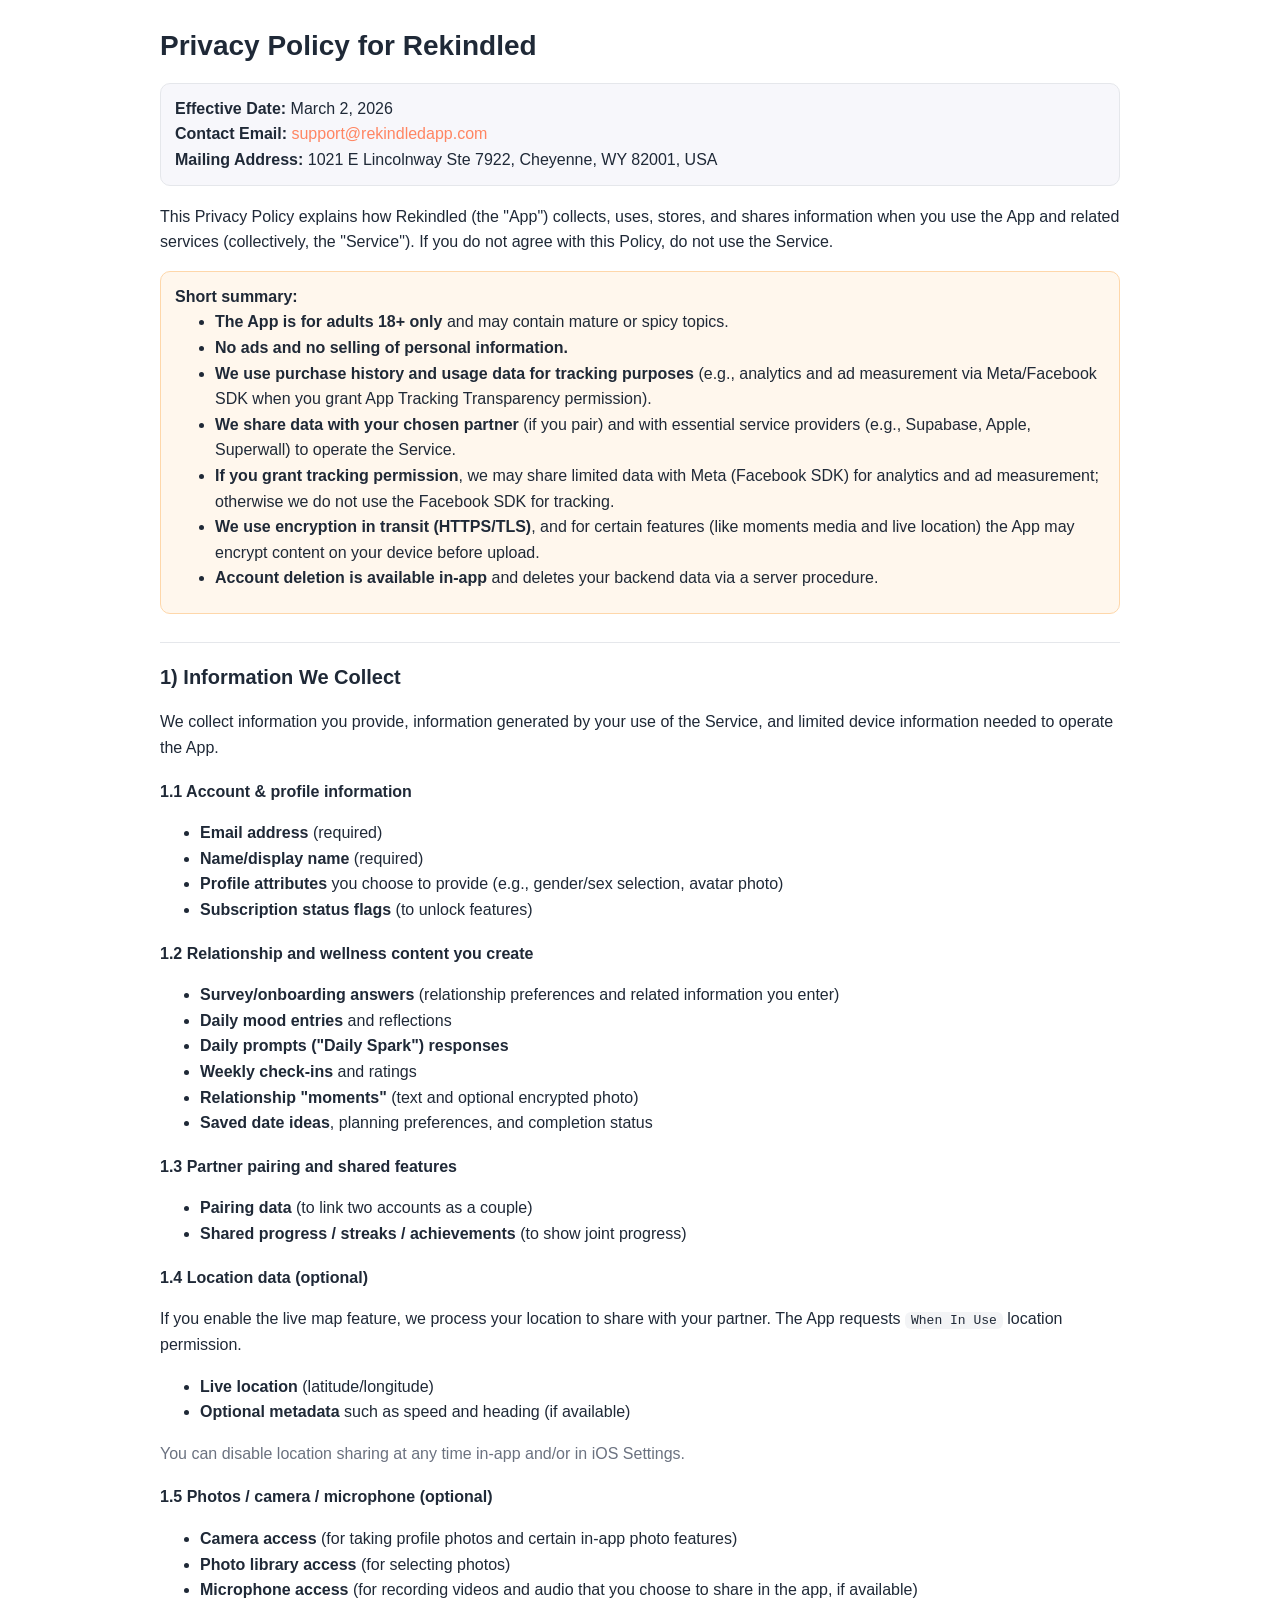
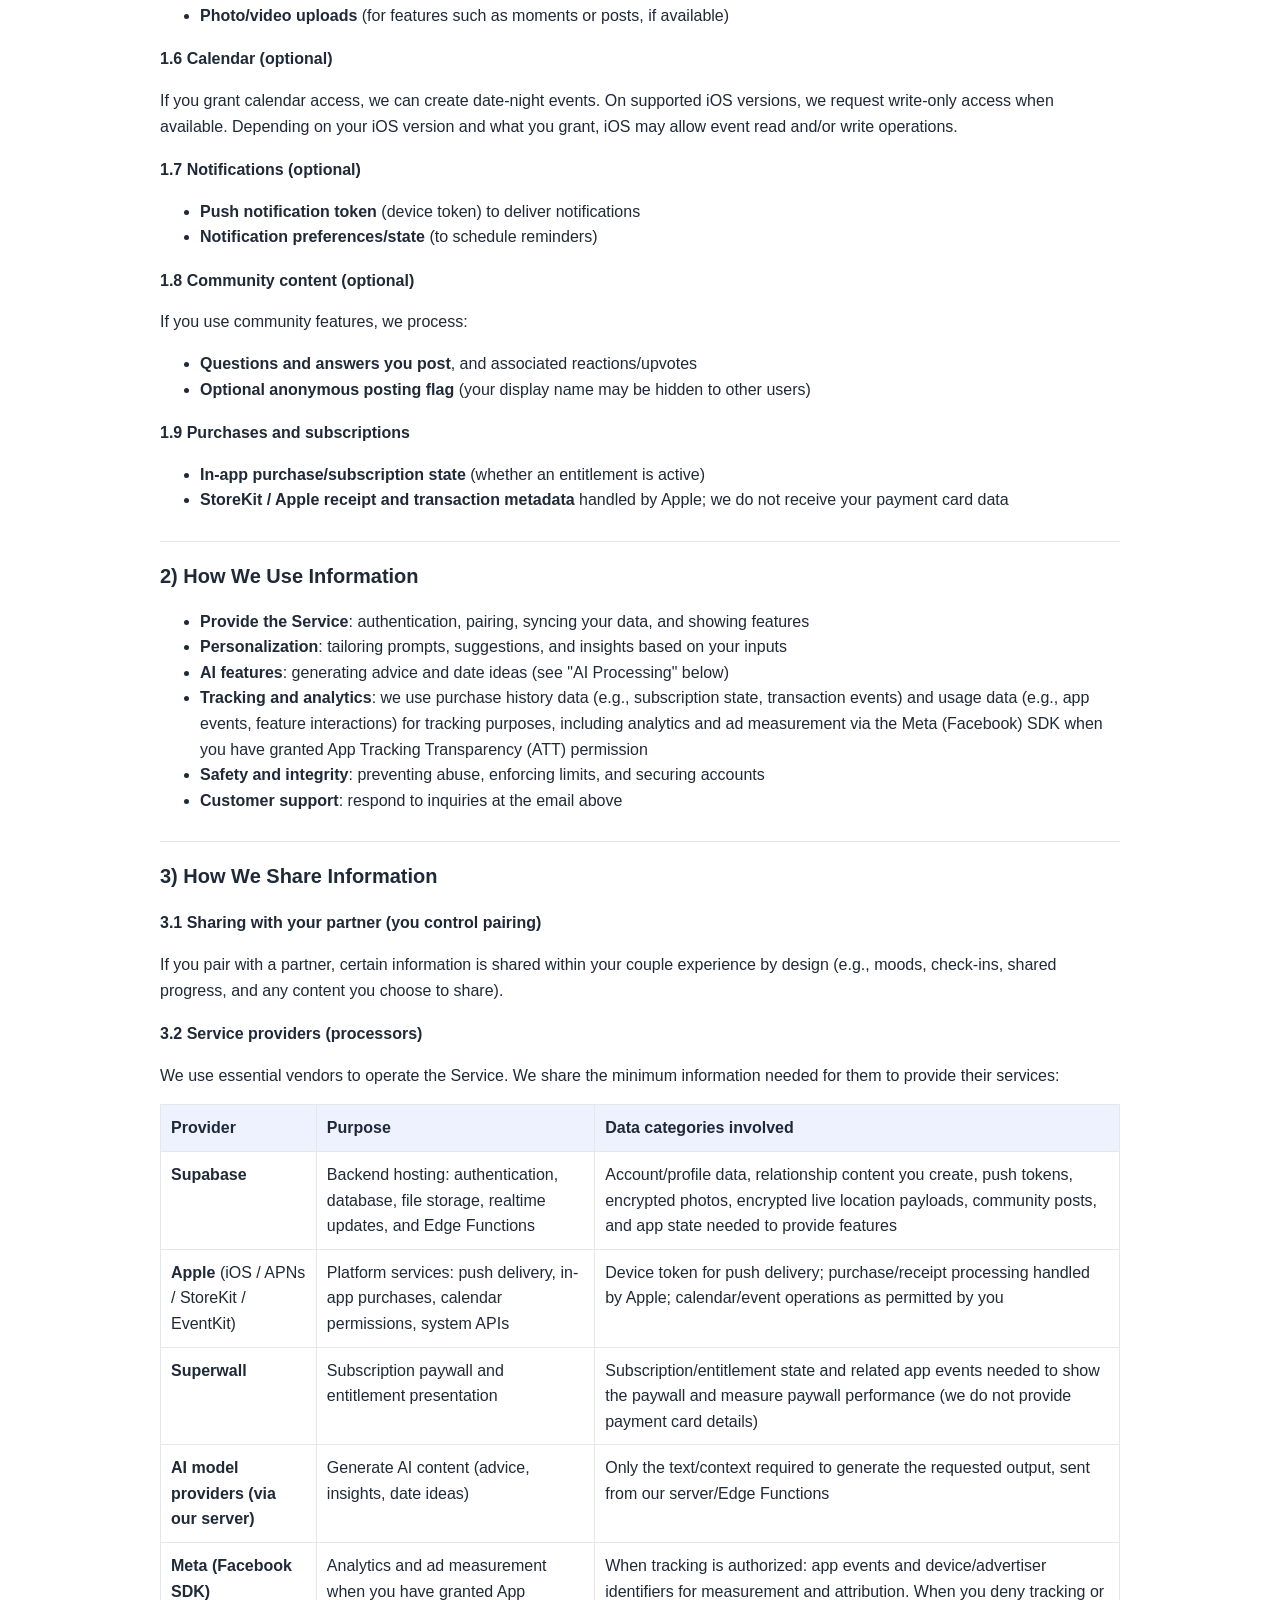
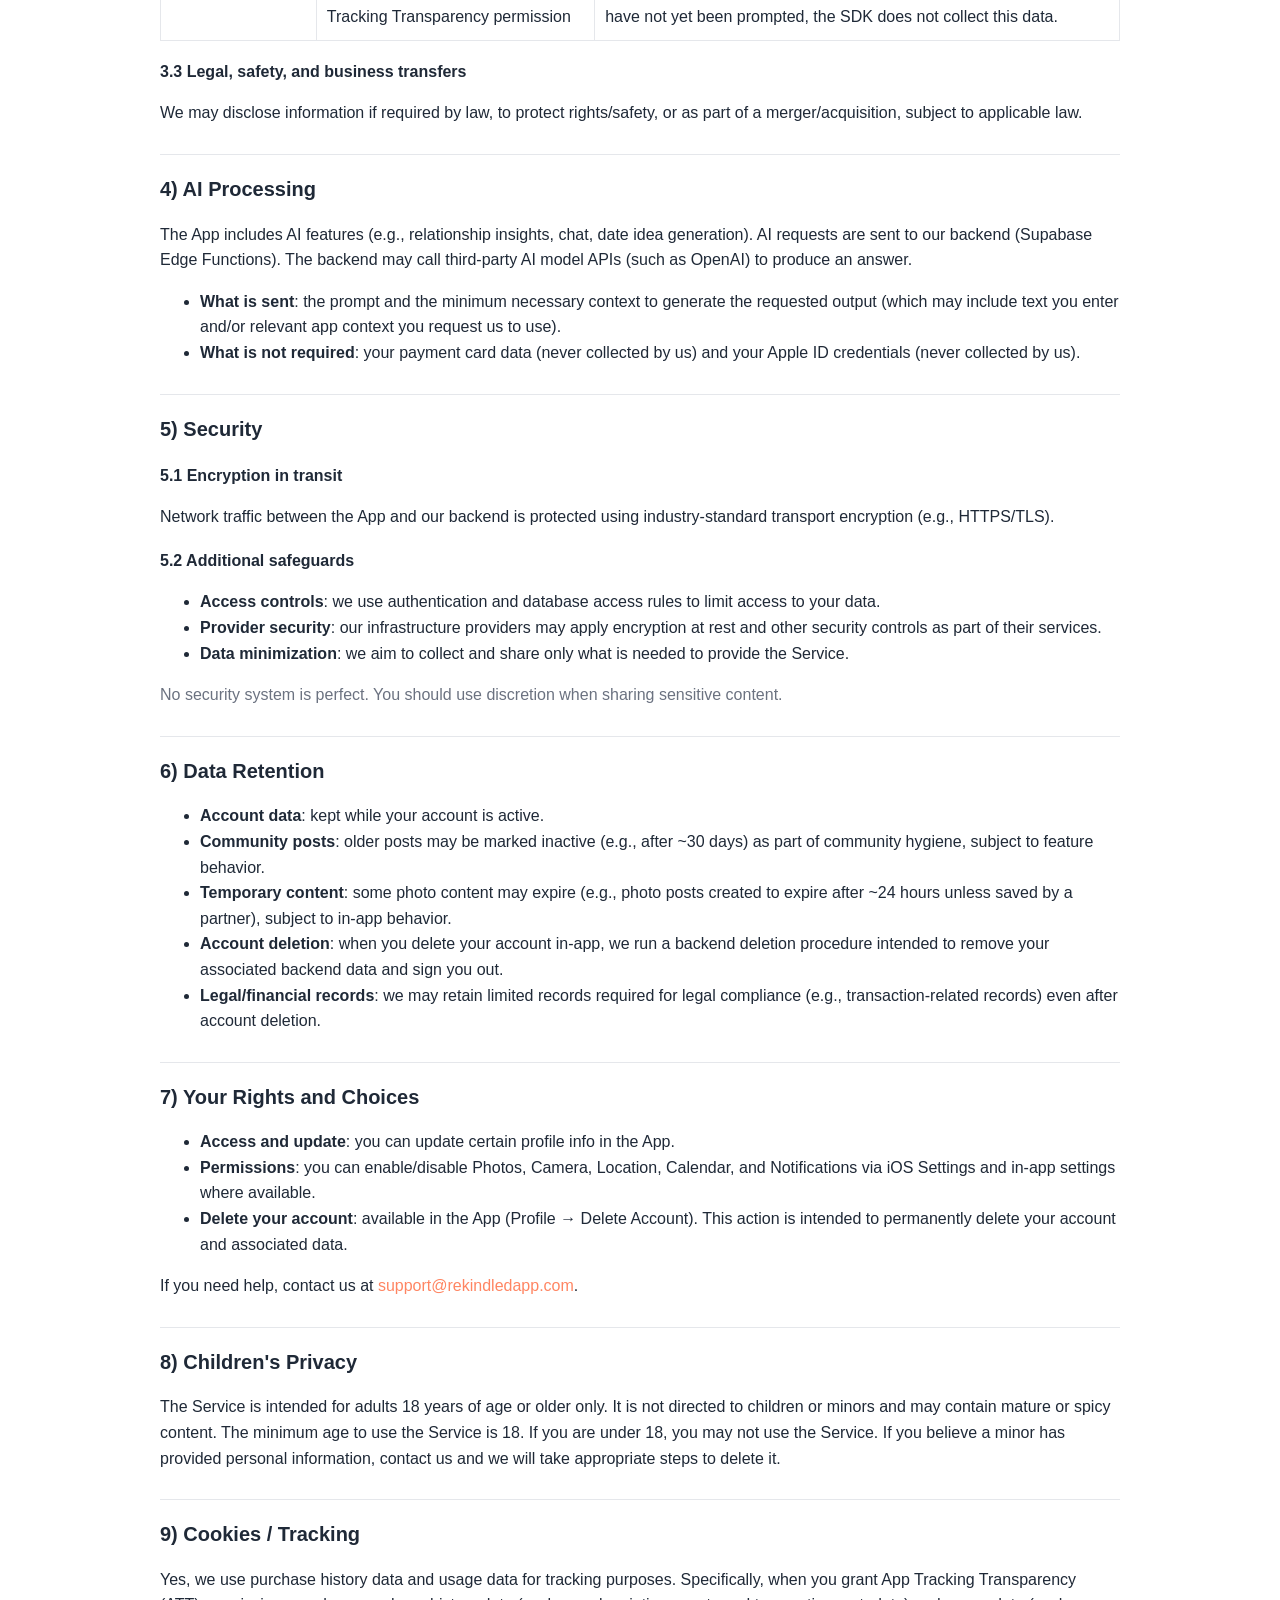
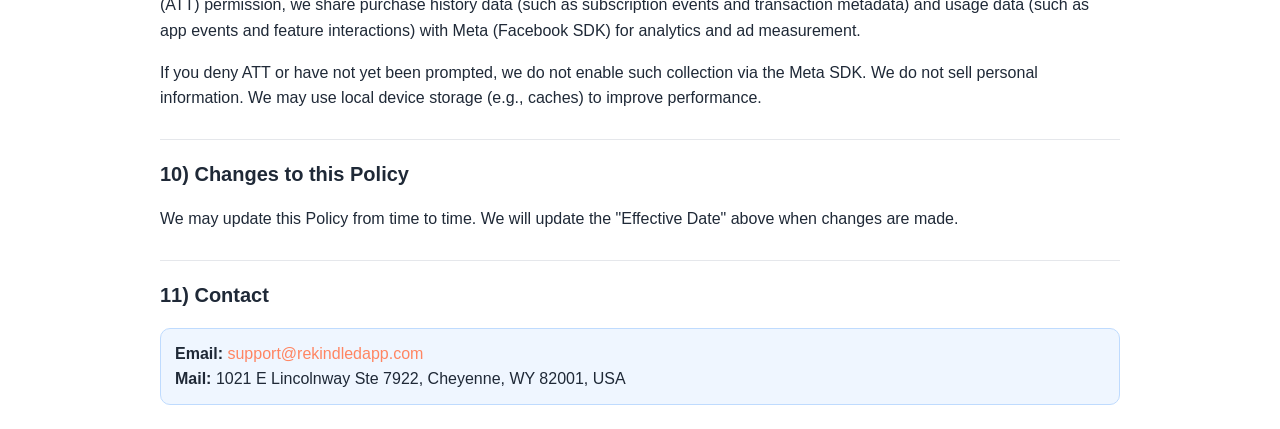
==== privacy-policy.html @ 56f586bb "Migrate Rekindled legal, verification and assessment pages from Tilda Co-Authored-By: Claude Opus 5." ====
<!DOCTYPE html> <html lang="en"> <head>
  <!-- SEO (as published by Tilda) -->
  <title>Rekindled - Privacy Policy</title>
  <meta property="og:url" content="https://rekindledapp.com/privacy-policy" />
  <meta property="og:title" content="Rekindled - Privacy Policy" />
  <meta property="og:description" content="" />
  <meta property="og:type" content="website" />
  <link rel="canonical" href="https://rekindledapp.com/privacy-policy">
  <meta name="robots" content="noindex" />
  <link rel="shortcut icon" href="/assets/6532-3338-favicon-rek.png" type="image/x-icon" />
  <!-- Page head -->
  <meta charset="UTF-8" /> <meta name="viewport" content="width=device-width, initial-scale=1.0" /> <style>
    :root { --accent:#5842D3; --text:#1f2937; --muted:#6b7280; --bg:#ffffff; --panel:#f7f7fb; --border:#e5e7eb; }
    html, body { background: var(--bg); color: var(--text); font-family: -apple-system, BlinkMacSystemFont, "Segoe UI", Roboto, Oxygen, Ubuntu, Cantarell, sans-serif; line-height: 1.6; }
    body { max-width: 960px; margin: 0 auto; padding: 24px; }
    h1 { font-size: 28px; margin: 0 0 8px 0; }
    h2 { font-size: 20px; margin-top: 28px; border-top: 1px solid var(--border); padding-top: 18px; }
    h3 { font-size: 16px; margin-top: 18px; }
    a { color: var(--accent); }
    .meta { background: var(--panel); border: 1px solid var(--border); padding: 12px 14px; border-radius: 10px; margin: 14px 0 18px; }
    .callout { background: #fff7ed; border: 1px solid #fed7aa; padding: 12px 14px; border-radius: 10px; }
    .contact { background: #eff6ff; border: 1px solid #bfdbfe; padding: 12px 14px; border-radius: 10px; }
    code { background: #f3f4f6; padding: 1px 6px; border-radius: 6px; }
    table { width: 100%; border-collapse: collapse; margin: 12px 0; }
    th, td { border: 1px solid var(--border); padding: 10px; vertical-align: top; }
    th { background: #eef2ff; text-align: left; }
    ul { margin: 8px 0 8px 20px; }
    .muted { color: var(--muted); }
  </style>
  <!-- Base rules Tilda applied around this page (kept for 1:1 rendering) -->
  <style id="tilda-compat">
    #allrecords,body{background-color:none}
    #allrecords{-webkit-font-smoothing:antialiased}
    #allrecords a{color:#ff8562;text-decoration:none}
    #allrecords a,#allrecords button,#allrecords .t-radio,#allrecords .t-checkbox,#allrecords .t-img-select{outline:none}
    #allrecords a[href^=tel]{color:inherit;text-decoration:none}
    #allrecords ol{padding-left:22px}
    #allrecords ul{padding-left:20px}
    #allrecords b,#allrecords strong{font-weight:700}
    .t-records{-webkit-font_smoothing:antialiased;background-color:none}
    .t-records a{color:#ff8562;text-decoration:none}
    .t-records a[href^=tel]{color:inherit;text-decoration:none}
    .t-records ol{padding-left:22px;margin-top:0px;margin-bottom:10px}
    .t-records ul{padding-left:20px;margin-top:0px;margin-bottom:10px}
  </style>
</head> <body>
<div id="allrecords" class="t-records"> <h1>Privacy Policy for Rekindled</h1> <div class="meta"> <div><strong>Effective Date:</strong> March 2, 2026</div> <div><strong>Contact Email:</strong> <a href="mailto:support@rekindledapp.com">support@rekindledapp.com</a></div> <div><strong>Mailing Address:</strong> 1021 E Lincolnway Ste 7922, Cheyenne, WY 82001, USA</div> </div> <p>
    This Privacy Policy explains how Rekindled (the "App") collects, uses, stores, and shares information when you use the App and related services (collectively, the "Service").
    If you do not agree with this Policy, do not use the Service.
  </p> <div class="callout"> <strong>Short summary:</strong> <ul> <li><strong>The App is for adults 18+ only</strong> and may contain mature or spicy topics.</li> <li><strong>No ads and no selling of personal information.</strong></li> <li><strong>We use purchase history and usage data for tracking purposes</strong> (e.g., analytics and ad measurement via Meta/Facebook SDK when you grant App Tracking Transparency permission).</li> <li><strong>We share data with your chosen partner</strong> (if you pair) and with essential service providers (e.g., Supabase, Apple, Superwall) to operate the Service.</li> <li><strong>If you grant tracking permission</strong>, we may share limited data with Meta (Facebook SDK) for analytics and ad measurement; otherwise we do not use the Facebook SDK for tracking.</li> <li><strong>We use encryption in transit (HTTPS/TLS)</strong>, and for certain features (like moments media and live location) the App may encrypt content on your device before upload.</li> <li><strong>Account deletion is available in-app</strong> and deletes your backend data via a server procedure.</li> </ul> </div> <h2>1) Information We Collect</h2> <p>We collect information you provide, information generated by your use of the Service, and limited device information needed to operate the App.</p> <h3>1.1 Account & profile information</h3> <ul> <li><strong>Email address</strong> (required)</li> <li><strong>Name/display name</strong> (required)</li> <li><strong>Profile attributes</strong> you choose to provide (e.g., gender/sex selection, avatar photo)</li> <li><strong>Subscription status flags</strong> (to unlock features)</li> </ul> <h3>1.2 Relationship and wellness content you create</h3> <ul> <li><strong>Survey/onboarding answers</strong> (relationship preferences and related information you enter)</li> <li><strong>Daily mood entries</strong> and reflections</li> <li><strong>Daily prompts ("Daily Spark") responses</strong></li> <li><strong>Weekly check-ins</strong> and ratings</li> <li><strong>Relationship "moments"</strong> (text and optional encrypted photo)</li> <li><strong>Saved date ideas</strong>, planning preferences, and completion status</li> </ul> <h3>1.3 Partner pairing and shared features</h3> <ul> <li><strong>Pairing data</strong> (to link two accounts as a couple)</li> <li><strong>Shared progress / streaks / achievements</strong> (to show joint progress)</li> </ul> <h3>1.4 Location data (optional)</h3> <p>
    If you enable the live map feature, we process your location to share with your partner. The App requests
    <code>When In Use</code> location permission.
  </p> <ul> <li><strong>Live location</strong> (latitude/longitude)</li> <li><strong>Optional metadata</strong> such as speed and heading (if available)</li> </ul> <p class="muted">
    You can disable location sharing at any time in-app and/or in iOS Settings.
  </p> <h3>1.5 Photos / camera / microphone (optional)</h3> <ul> <li><strong>Camera access</strong> (for taking profile photos and certain in-app photo features)</li> <li><strong>Photo library access</strong> (for selecting photos)</li> <li><strong>Microphone access</strong> (for recording videos and audio that you choose to share in the app, if available)</li> <li><strong>Photo/video uploads</strong> (for features such as moments or posts, if available)</li> </ul> <h3>1.6 Calendar (optional)</h3> <p>If you grant calendar access, we can create date-night events. On supported iOS versions, we request write-only access when available. Depending on your iOS version and what you grant, iOS may allow event read and/or write operations.</p> <h3>1.7 Notifications (optional)</h3> <ul> <li><strong>Push notification token</strong> (device token) to deliver notifications</li> <li><strong>Notification preferences/state</strong> (to schedule reminders)</li> </ul> <h3>1.8 Community content (optional)</h3> <p>If you use community features, we process:</p> <ul> <li><strong>Questions and answers you post</strong>, and associated reactions/upvotes</li> <li><strong>Optional anonymous posting flag</strong> (your display name may be hidden to other users)</li> </ul> <h3>1.9 Purchases and subscriptions</h3> <ul> <li><strong>In-app purchase/subscription state</strong> (whether an entitlement is active)</li> <li><strong>StoreKit / Apple receipt and transaction metadata</strong> handled by Apple; we do not receive your payment card data</li> </ul> <h2>2) How We Use Information</h2> <ul> <li><strong>Provide the Service</strong>: authentication, pairing, syncing your data, and showing features</li> <li><strong>Personalization</strong>: tailoring prompts, suggestions, and insights based on your inputs</li> <li><strong>AI features</strong>: generating advice and date ideas (see "AI Processing" below)</li> <li><strong>Tracking and analytics</strong>: we use purchase history data (e.g., subscription state, transaction events) and usage data (e.g., app events, feature interactions) for tracking purposes, including analytics and ad measurement via the Meta (Facebook) SDK when you have granted App Tracking Transparency (ATT) permission</li> <li><strong>Safety and integrity</strong>: preventing abuse, enforcing limits, and securing accounts</li> <li><strong>Customer support</strong>: respond to inquiries at the email above</li> </ul> <h2>3) How We Share Information</h2> <h3>3.1 Sharing with your partner (you control pairing)</h3> <p>
    If you pair with a partner, certain information is shared within your couple experience by design (e.g., moods, check-ins, shared progress, and any content you choose to share).
  </p> <h3>3.2 Service providers (processors)</h3> <p>We use essential vendors to operate the Service. We share the minimum information needed for them to provide their services:</p> <table> <thead> <tr> <th>Provider</th> <th>Purpose</th> <th>Data categories involved</th> </tr> </thead> <tbody> <tr> <td><strong>Supabase</strong></td> <td>Backend hosting: authentication, database, file storage, realtime updates, and Edge Functions</td> <td>Account/profile data, relationship content you create, push tokens, encrypted photos, encrypted live location payloads, community posts, and app state needed to provide features</td> </tr> <tr> <td><strong>Apple</strong> (iOS / APNs / StoreKit / EventKit)</td> <td>Platform services: push delivery, in-app purchases, calendar permissions, system APIs</td> <td>Device token for push delivery; purchase/receipt processing handled by Apple; calendar/event operations as permitted by you</td> </tr> <tr> <td><strong>Superwall</strong></td> <td>Subscription paywall and entitlement presentation</td> <td>Subscription/entitlement state and related app events needed to show the paywall and measure paywall performance (we do not provide payment card details)</td> </tr> <tr> <td><strong>AI model providers (via our server)</strong></td> <td>Generate AI content (advice, insights, date ideas)</td> <td>Only the text/context required to generate the requested output, sent from our server/Edge Functions</td> </tr> <tr> <td><strong>Meta (Facebook SDK)</strong></td> <td>Analytics and ad measurement when you have granted App Tracking Transparency permission</td> <td>When tracking is authorized: app events and device/advertiser identifiers for measurement and attribution. When you deny tracking or have not yet been prompted, the SDK does not collect this data.</td> </tr> </tbody> </table> <h3>3.3 Legal, safety, and business transfers</h3> <p>We may disclose information if required by law, to protect rights/safety, or as part of a merger/acquisition, subject to applicable law.</p> <h2>4) AI Processing</h2> <p>
    The App includes AI features (e.g., relationship insights, chat, date idea generation). AI requests are sent to our backend (Supabase Edge Functions).
    The backend may call third-party AI model APIs (such as OpenAI) to produce an answer.
  </p> <ul> <li><strong>What is sent</strong>: the prompt and the minimum necessary context to generate the requested output (which may include text you enter and/or relevant app context you request us to use).</li> <li><strong>What is not required</strong>: your payment card data (never collected by us) and your Apple ID credentials (never collected by us).</li> </ul> <h2>5) Security</h2> <h3>5.1 Encryption in transit</h3> <p>Network traffic between the App and our backend is protected using industry-standard transport encryption (e.g., HTTPS/TLS).</p> <h3>5.2 Additional safeguards</h3> <ul> <li><strong>Access controls</strong>: we use authentication and database access rules to limit access to your data.</li> <li><strong>Provider security</strong>: our infrastructure providers may apply encryption at rest and other security controls as part of their services.</li> <li><strong>Data minimization</strong>: we aim to collect and share only what is needed to provide the Service.</li> </ul> <p class="muted">
    No security system is perfect. You should use discretion when sharing sensitive content.
  </p> <h2>6) Data Retention</h2> <ul> <li><strong>Account data</strong>: kept while your account is active.</li> <li><strong>Community posts</strong>: older posts may be marked inactive (e.g., after ~30 days) as part of community hygiene, subject to feature behavior.</li> <li><strong>Temporary content</strong>: some photo content may expire (e.g., photo posts created to expire after ~24 hours unless saved by a partner), subject to in-app behavior.</li> <li><strong>Account deletion</strong>: when you delete your account in-app, we run a backend deletion procedure intended to remove your associated backend data and sign you out.</li> <li><strong>Legal/financial records</strong>: we may retain limited records required for legal compliance (e.g., transaction-related records) even after account deletion.</li> </ul> <h2>7) Your Rights and Choices</h2> <ul> <li><strong>Access and update</strong>: you can update certain profile info in the App.</li> <li><strong>Permissions</strong>: you can enable/disable Photos, Camera, Location, Calendar, and Notifications via iOS Settings and in-app settings where available.</li> <li><strong>Delete your account</strong>: available in the App (Profile → Delete Account). This action is intended to permanently delete your account and associated data.</li> </ul> <p>If you need help, contact us at <a href="mailto:support@rekindledapp.com">support@rekindledapp.com</a>.</p> <h2>8) Children's Privacy</h2> <p>
    The Service is intended for adults 18 years of age or older only. It is not directed to children or minors and may contain mature or spicy content. The minimum age to use the Service is 18. If you are under 18, you may not use the Service. If you believe a minor has provided personal information, contact us and we will take appropriate steps to delete it.
  </p> <h2>9) Cookies / Tracking</h2> <p>
    Yes, we use purchase history data and usage data for tracking purposes. Specifically, when you grant App Tracking Transparency (ATT) permission, we share purchase history data (such as subscription events and transaction metadata) and usage data (such as app events and feature interactions) with Meta (Facebook SDK) for analytics and ad measurement.
  </p> <p>
    If you deny ATT or have not yet been prompted, we do not enable such collection via the Meta SDK.
    We do not sell personal information.
    We may use local device storage (e.g., caches) to improve performance.
  </p> <h2>10) Changes to this Policy</h2> <p>We may update this Policy from time to time. We will update the "Effective Date" above when changes are made.</p> <h2>11) Contact</h2> <div class="contact"> <div><strong>Email:</strong> <a href="mailto:support@rekindledapp.com">support@rekindledapp.com</a></div> <div><strong>Mail:</strong> 1021 E Lincolnway Ste 7922, Cheyenne, WY 82001, USA</div> </div> </div>
</body> </html>
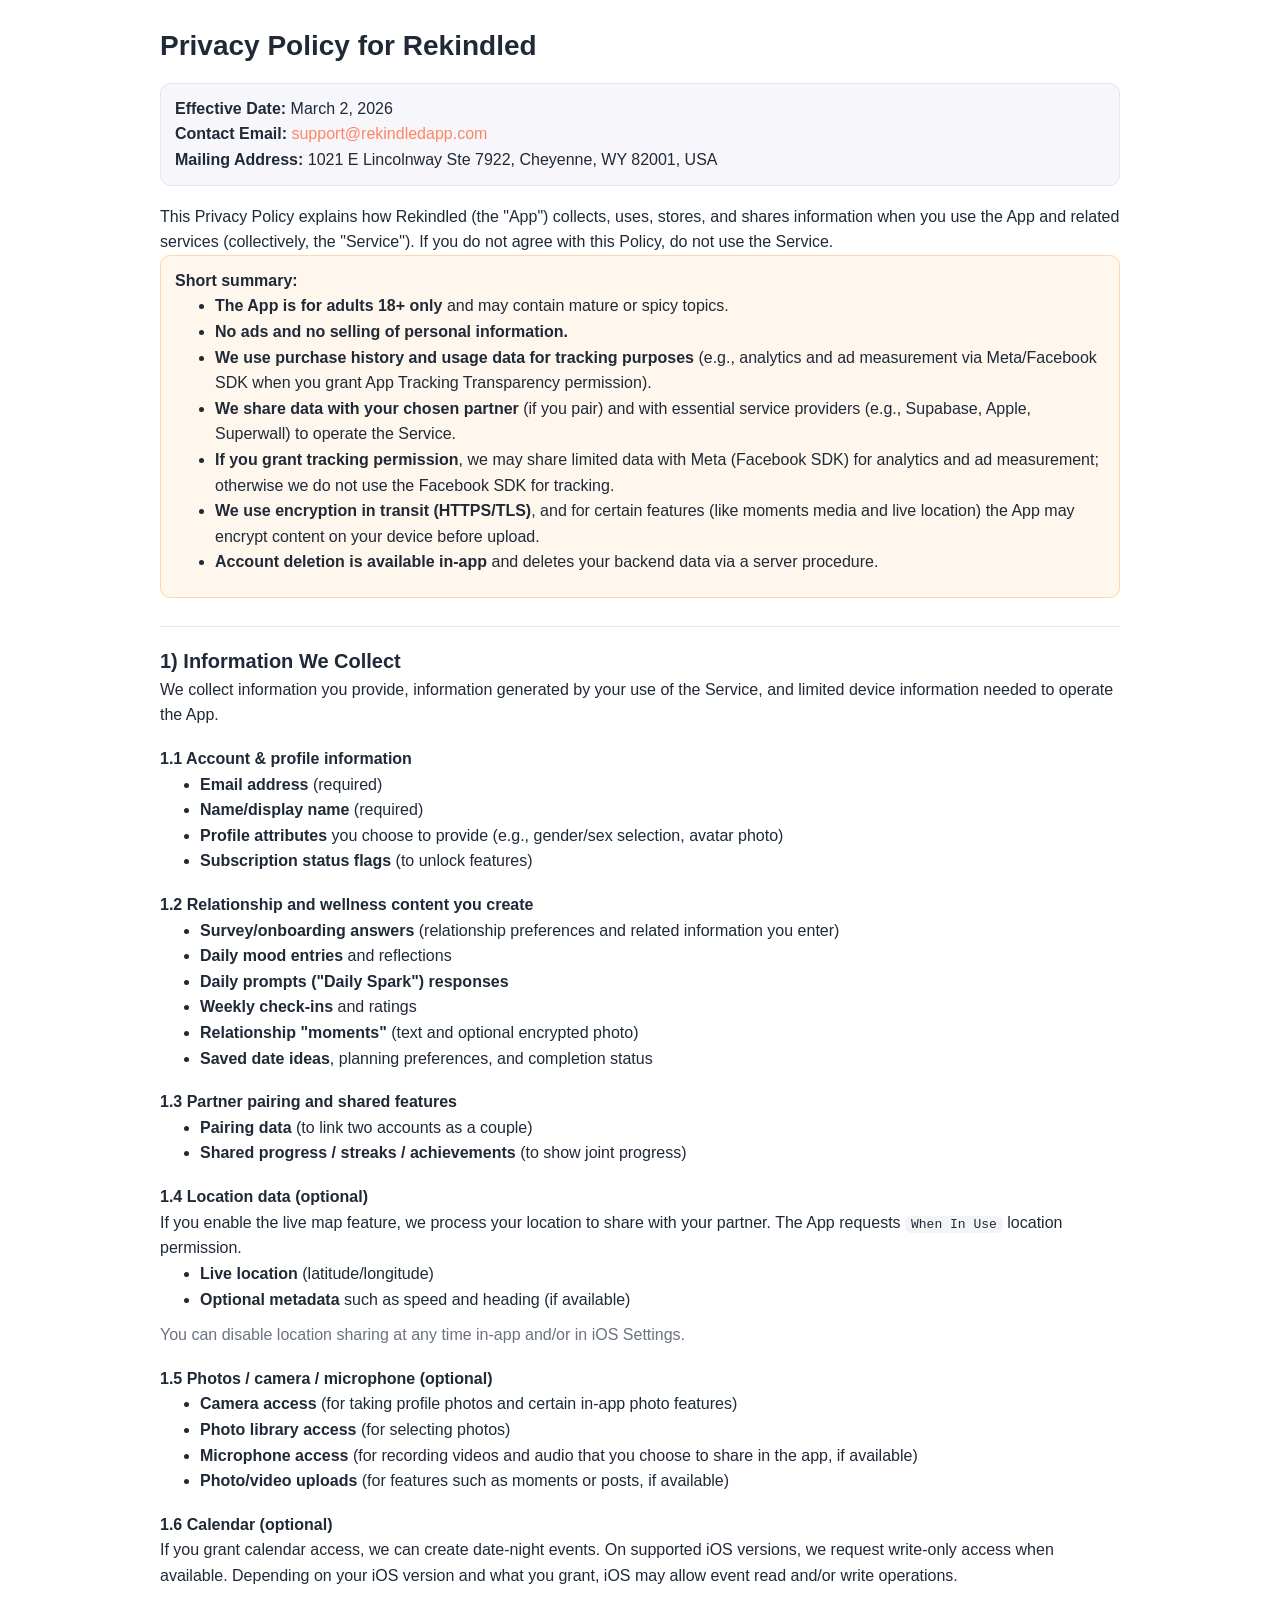
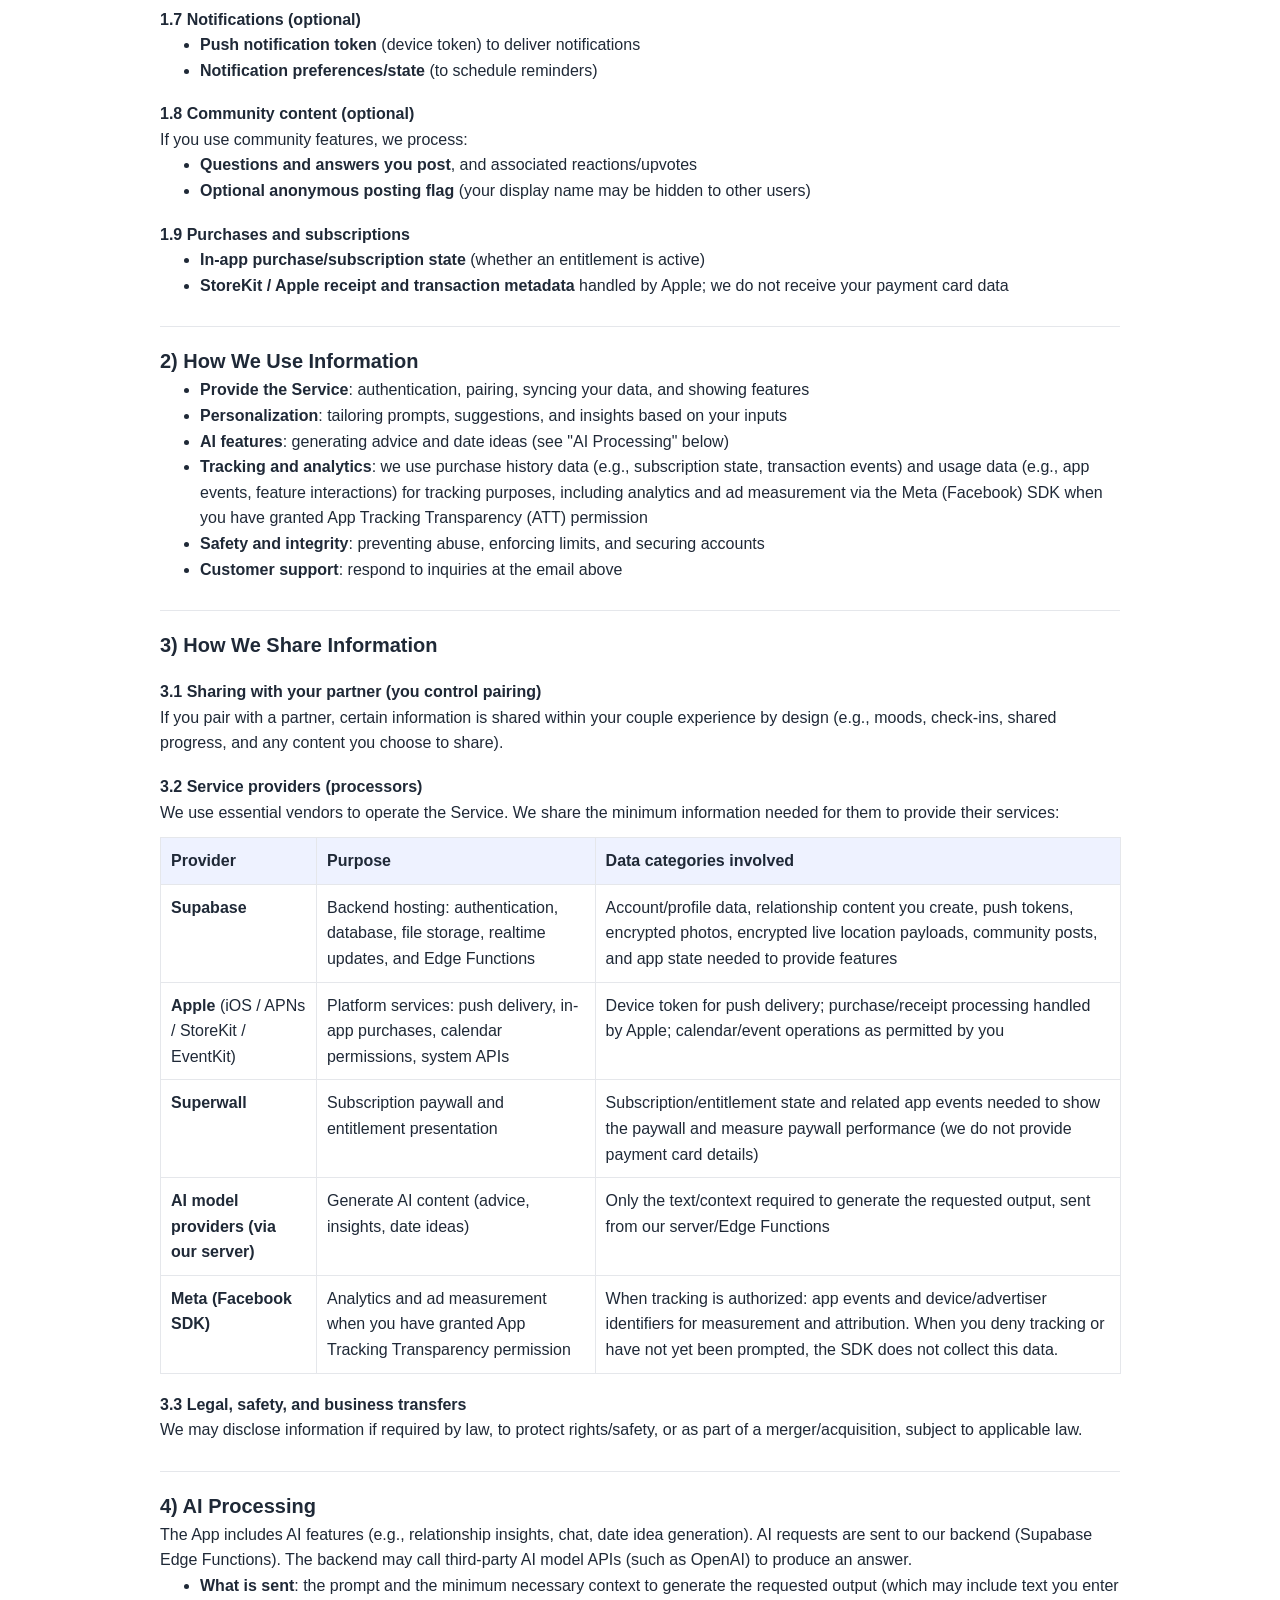
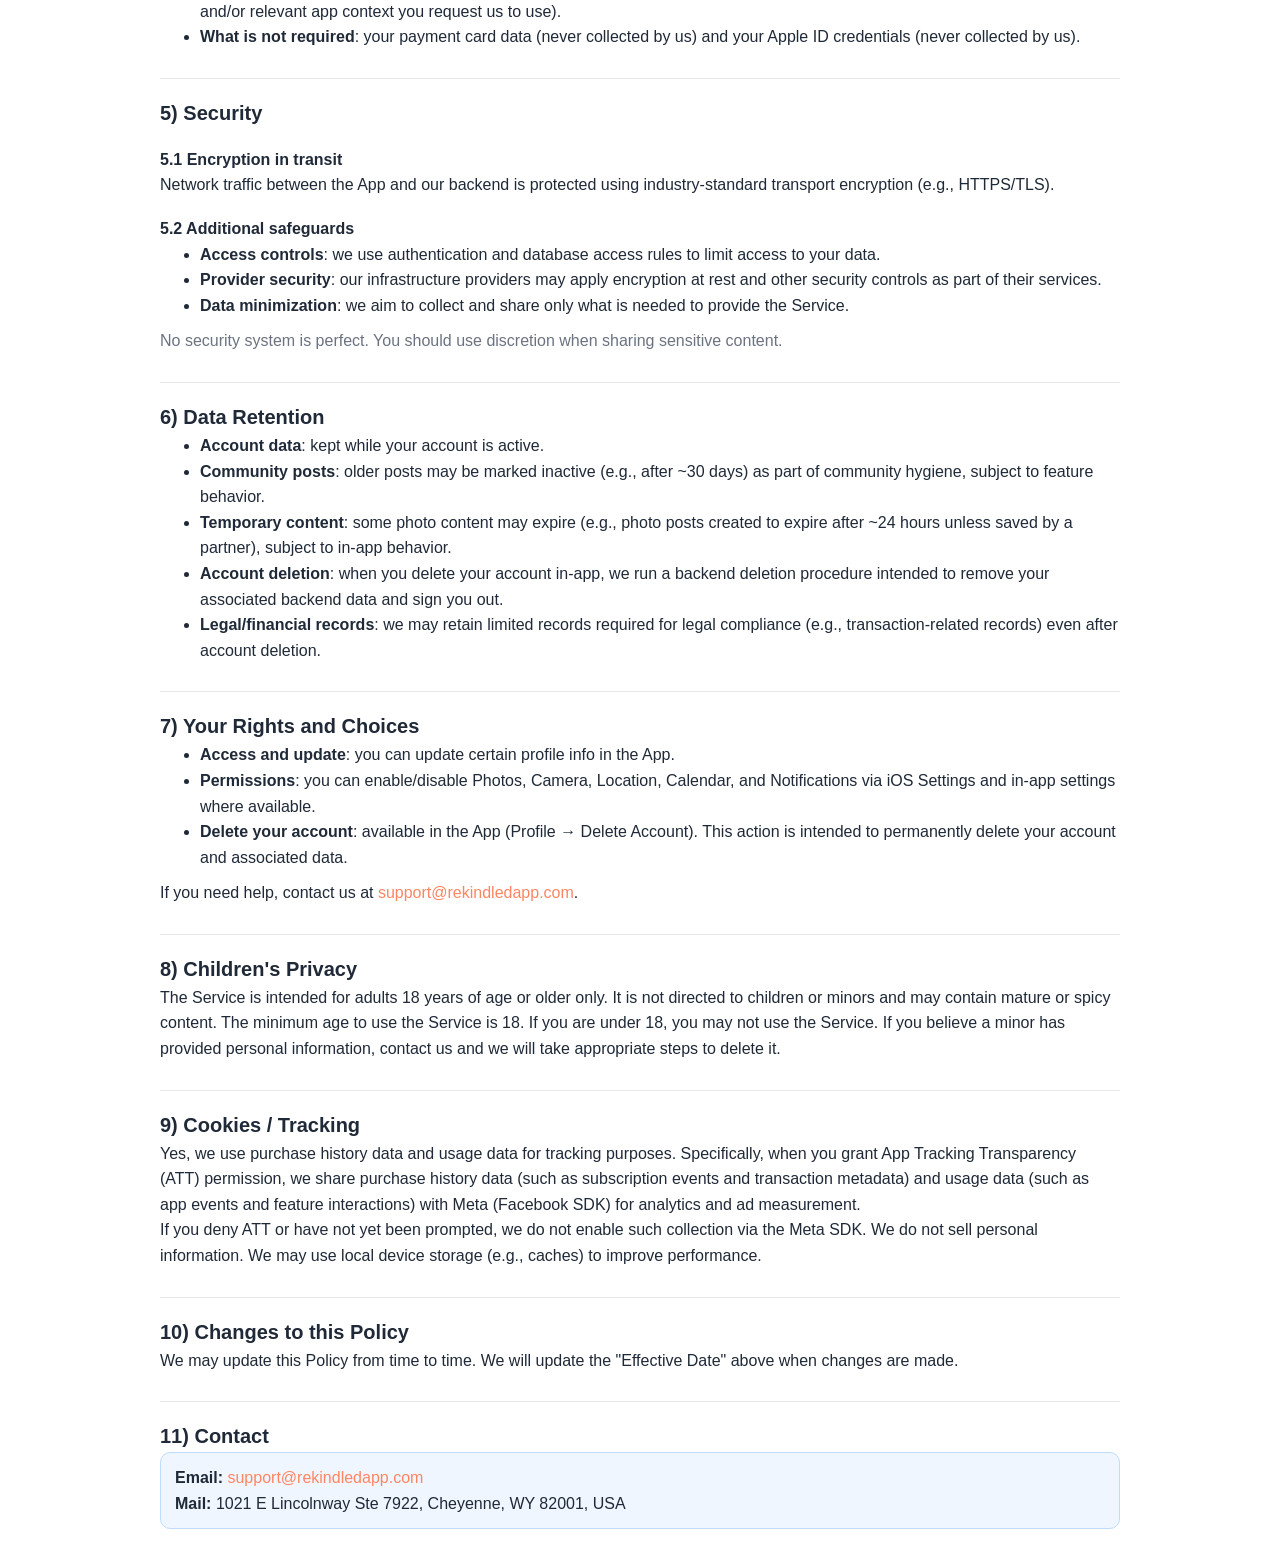
==== commit 3f28e5eb: "Load Tilda base CSS before page styles, matching Tilda's cascade order Co-Authored-By: Claude Opus 5" ====
--- a/privacy-policy.html
+++ b/privacy-policy.html
@@ -8,6 +8,26 @@
   <link rel="canonical" href="https://rekindledapp.com/privacy-policy">
   <meta name="robots" content="noindex" />
   <link rel="shortcut icon" href="/assets/6532-3338-favicon-rek.png" type="image/x-icon" />
+  <!-- Base CSS Tilda loaded before the page styles (tilda-grid reset + #allrecords rules), kept for 1:1 rendering -->
+  <style id="tilda-compat">
+    *,*:before,*:after{-webkit-box-sizing:content-box;-moz-box-sizing:content-box;box-sizing:content-box}
+    div,span,h1,h2,h3,h4,h5,h6,p,blockquote,pre,a,code,img,b,u,i,center,table,tr,th,td,video{margin:0;padding:0;border:0}
+    sup{line-height:0;font-size:smaller;vertical-align:super}
+    sub{line-height:0;font-size:smaller;vertical-align:sub}
+    #allrecords,body{background-color:none}
+    #allrecords{-webkit-font-smoothing:antialiased}
+    #allrecords a{color:#ff8562;text-decoration:none}
+    #allrecords a,#allrecords button,#allrecords .t-radio,#allrecords .t-checkbox,#allrecords .t-img-select{outline:none}
+    #allrecords a[href^=tel]{color:inherit;text-decoration:none}
+    #allrecords ol{padding-left:22px}
+    #allrecords ul{padding-left:20px}
+    #allrecords b,#allrecords strong{font-weight:700}
+    .t-records{-webkit-font_smoothing:antialiased;background-color:none}
+    .t-records a{color:#ff8562;text-decoration:none}
+    .t-records a[href^=tel]{color:inherit;text-decoration:none}
+    .t-records ol{padding-left:22px;margin-top:0px;margin-bottom:10px}
+    .t-records ul{padding-left:20px;margin-top:0px;margin-bottom:10px}
+  </style>
   <!-- Page head -->
   <meta charset="UTF-8" /> <meta name="viewport" content="width=device-width, initial-scale=1.0" /> <style>
     :root { --accent:#5842D3; --text:#1f2937; --muted:#6b7280; --bg:#ffffff; --panel:#f7f7fb; --border:#e5e7eb; }
@@ -26,22 +46,6 @@
     th { background: #eef2ff; text-align: left; }
     ul { margin: 8px 0 8px 20px; }
     .muted { color: var(--muted); }
-  </style>
-  <!-- Base rules Tilda applied around this page (kept for 1:1 rendering) -->
-  <style id="tilda-compat">
-    #allrecords,body{background-color:none}
-    #allrecords{-webkit-font-smoothing:antialiased}
-    #allrecords a{color:#ff8562;text-decoration:none}
-    #allrecords a,#allrecords button,#allrecords .t-radio,#allrecords .t-checkbox,#allrecords .t-img-select{outline:none}
-    #allrecords a[href^=tel]{color:inherit;text-decoration:none}
-    #allrecords ol{padding-left:22px}
-    #allrecords ul{padding-left:20px}
-    #allrecords b,#allrecords strong{font-weight:700}
-    .t-records{-webkit-font_smoothing:antialiased;background-color:none}
-    .t-records a{color:#ff8562;text-decoration:none}
-    .t-records a[href^=tel]{color:inherit;text-decoration:none}
-    .t-records ol{padding-left:22px;margin-top:0px;margin-bottom:10px}
-    .t-records ul{padding-left:20px;margin-top:0px;margin-bottom:10px}
   </style>
 </head> <body>
 <div id="allrecords" class="t-records"> <h1>Privacy Policy for Rekindled</h1> <div class="meta"> <div><strong>Effective Date:</strong> March 2, 2026</div> <div><strong>Contact Email:</strong> <a href="mailto:support@rekindledapp.com">support@rekindledapp.com</a></div> <div><strong>Mailing Address:</strong> 1021 E Lincolnway Ste 7922, Cheyenne, WY 82001, USA</div> </div> <p>
